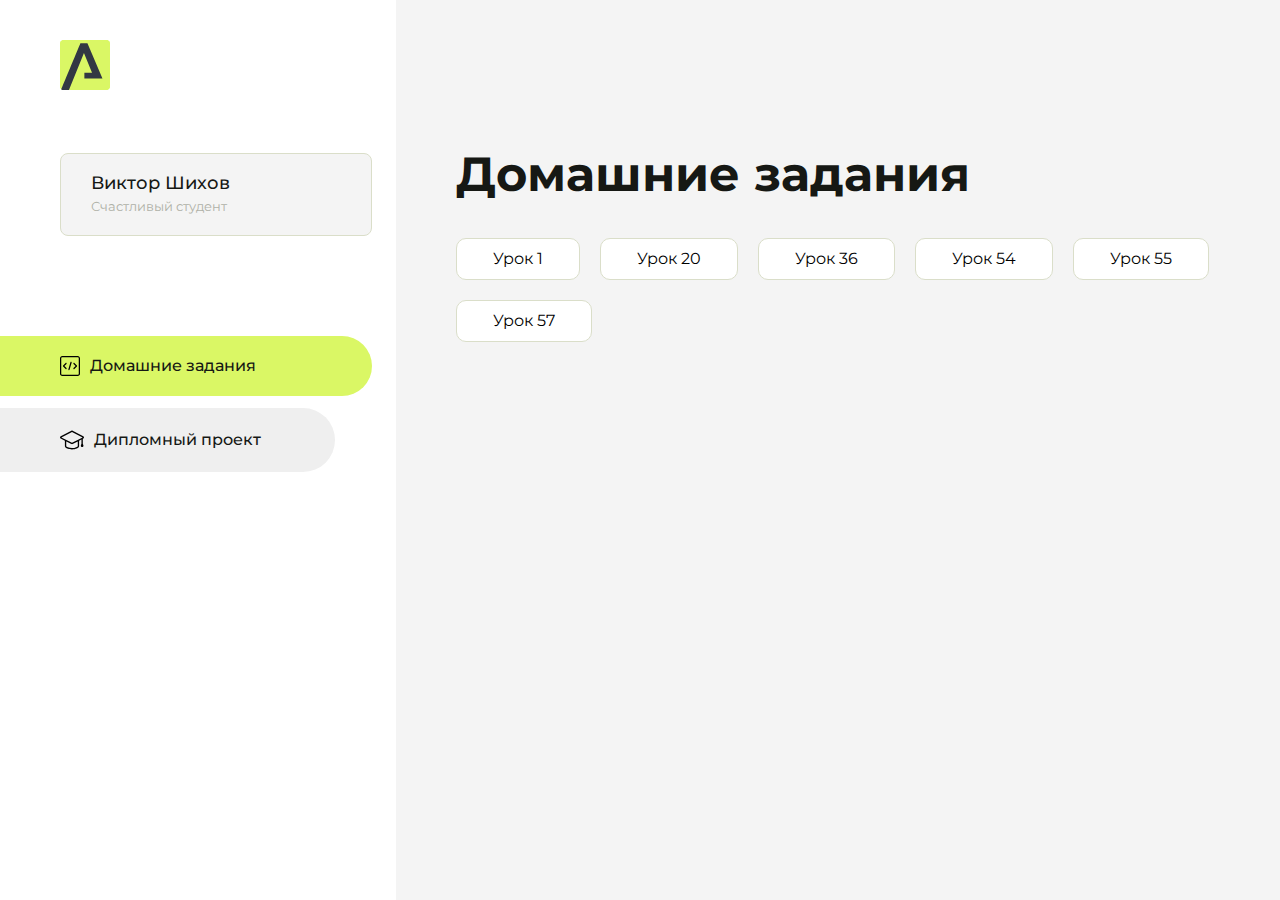
==== index.html @ e23297f4 "Update index.html" ====
<!DOCTYPE html>
<html lang="en">
<head>
    <meta charset="UTF-8">
    <meta name="viewport" content="width=device-width, initial-scale=1.0">
    <title>Домашняя работа</title>
    <link rel="shortcut icon" href="src/logo.ico" type="image/x-icon">
    <link rel="preconnect" href="https://fonts.googleapis.com">
    <link rel="preconnect" href="https://fonts.gstatic.com" crossorigin>
    <link href="https://fonts.googleapis.com/css2?family=Montserrat:wght@400;500;700&family=Rubik:wght@500&display=swap"
          rel="stylesheet">
    <link rel="stylesheet" href="src/style.css">
</head>
<body id="body">
<div class="overlay" id="overlay"></div>
<div class="layout">
    <div class="burger" id="burger">
        <svg viewBox="0 0 24 24" fill="none" xmlns="http://www.w3.org/2000/svg">
            <g id="SVGRepo_bgCarrier" stroke-width="0"></g>
            <g id="SVGRepo_tracerCarrier" stroke-linecap="round" stroke-linejoin="round"></g>
            <g id="SVGRepo_iconCarrier">
                <path d="M4 18L20 18" stroke="#DAF765" stroke-width="2" stroke-linecap="round"></path>
                <path d="M4 12L20 12" stroke="#DAF765" stroke-width="2" stroke-linecap="round"></path>
                <path d="M4 6L20 6" stroke="#DAF765" stroke-width="2" stroke-linecap="round"></path>
            </g>
        </svg>
    </div>
    <aside class="sidebar" id="sidebar">
        <div class="sidebar__inner">
            <div class="logo">
                <svg width="50" height="50" viewBox="0 0 50 50" fill="none" xmlns="http://www.w3.org/2000/svg">
                    <g clip-path="url(#clip0_513_74730)">
                        <path d="M46.17 -0.257004H3.83C1.57281 -0.257004 -0.257 1.57281 -0.257 3.83V46.17C-0.257 48.4272 1.57281 50.257 3.83 50.257H46.17C48.4272 50.257 50.257 48.4272 50.257 46.17V3.83C50.257 1.57281 48.4272 -0.257004 46.17 -0.257004Z"
                              fill="#DAF765"/>
                        <path d="M24.375 38.4H42.461L27.441 3.1585H20.4355C20.4355 3.1585 6.7895 35.881 1.1945 49.294C2.015 50.0275 3.0945 50.257 3.6945 50.257H8.8445L23.954 13.07L32.0465 32.8285H24.375V38.4Z"
                              fill="#323843"/>
                    </g>
                    <defs>
                        <clipPath id="clip0_513_74730">
                            <rect width="50" height="50" fill="white"/>
                        </clipPath>
                    </defs>
                </svg>
            </div>
            <div class="sidebar__user">
                <div class="sidebar__name">Виктор Шихов</div>
                <div class="sidebar__text">Счастливый студент</div>
            </div>
            <div class="sidebar__tabs">
                <div class="sidebar__item">
                    <button class="sidebar__button active" id="tasks">
                        <svg xmlns="http://www.w3.org/2000/svg" width="20" height="20" viewBox="0 0 20 20" fill="none">
                            <g clip-path="url(#clip0_704_74543)">
                                <path d="M17.7083 20H2.29167C1.0275 20 0 18.9725 0 17.7083V2.29167C0 1.0275 1.0275 0 2.29167 0H17.7083C18.9725 0 20 1.0275 20 2.29167V17.7083C20 18.9725 18.9725 20 17.7083 20ZM2.29167 1.25C1.7175 1.25 1.25 1.7175 1.25 2.29167V17.7083C1.25 18.2825 1.7175 18.75 2.29167 18.75H17.7083C18.2825 18.75 18.75 18.2825 18.75 17.7083V2.29167C18.75 1.7175 18.2825 1.25 17.7083 1.25H2.29167Z"
                                      fill="black"/>
                                <path d="M6.04167 13.125C5.88167 13.125 5.72167 13.0642 5.6 12.9417L3.1 10.4417C2.85583 10.1975 2.85583 9.80167 3.1 9.5575L5.6 7.0575C5.84417 6.81333 6.24 6.81333 6.48417 7.0575C6.72833 7.30167 6.72833 7.6975 6.48417 7.94167L4.42583 10L6.48417 12.0583C6.72833 12.3025 6.72833 12.6983 6.48417 12.9425C6.36167 13.0642 6.20167 13.125 6.04167 13.125Z"
                                      fill="black"/>
                                <path d="M8.95833 14.1667C8.9 14.1667 8.84 14.1583 8.78167 14.1417C8.45083 14.0442 8.26083 13.6967 8.35833 13.3658L10.4417 6.28251C10.5392 5.95084 10.8892 5.76417 11.2175 5.85917C11.5483 5.95667 11.7383 6.30417 11.6408 6.63501L9.5575 13.7183C9.47833 13.9908 9.22833 14.1667 8.95833 14.1667Z"
                                      fill="black"/>
                                <path d="M13.9583 13.125C13.7983 13.125 13.6383 13.0642 13.5167 12.9417C13.2725 12.6975 13.2725 12.3017 13.5167 12.0575L15.575 9.99916L13.5167 7.94083C13.2725 7.69666 13.2725 7.30083 13.5167 7.05666C13.7608 6.81249 14.1567 6.81249 14.4008 7.05666L16.9008 9.55666C17.145 9.80083 17.145 10.1967 16.9008 10.4408L14.4008 12.9408C14.2783 13.0642 14.1183 13.125 13.9583 13.125Z"
                                      fill="black"/>
                            </g>
                            <defs>
                                <clipPath id="clip0_704_74543">
                                    <rect width="20" height="20" fill="white"/>
                                </clipPath>
                            </defs>
                        </svg>
                        <span>Домашние задания</span></button>
                </div>
                <div class="sidebar__item">
                    <button class="sidebar__button" id="diplom">
                        <svg xmlns="http://www.w3.org/2000/svg" width="24" height="24" viewBox="0 0 24 24" fill="none">
                            <g clip-path="url(#clip0_704_74553)">
                                <path d="M23.2628 10.5971C23.7176 10.365 24 9.90375 24 9.39337C24 8.883 23.7176 8.42175 23.2628 8.18962L12.6135 2.75362C12.2291 2.55824 11.7705 2.55787 11.3854 2.75399L0.736875 8.19C0.282375 8.42175 0 8.883 0 9.39337C0 9.90375 0.282375 10.365 0.736875 10.5971L4.89038 12.7177V18.2074C4.89038 19.8154 8.412 21.393 12 21.393C15.5884 21.393 19.1096 19.815 19.1096 18.2074V12.7174L21.4609 11.517V15.8017L20.901 17.2305C20.7409 17.6389 20.7934 18.0994 21.0405 18.4616C21.2876 18.8246 21.6979 19.041 22.1366 19.041C22.5754 19.041 22.9852 18.8246 23.2324 18.462C23.4795 18.099 23.532 17.6385 23.3719 17.2301L22.8124 15.8021V10.827L23.2628 10.5971ZM17.7623 18.1721C17.6198 18.6375 15.3491 20.0419 12 20.0419C8.65088 20.0419 6.38025 18.6375 6.2415 18.2074V12.3037L6.23887 12.3019C6.23812 12.057 6.1065 11.8207 5.87325 11.7019L1.3515 9.39337L12 3.95737L22.6489 9.39337L12 14.8294L5.87325 11.7019C5.54063 11.5331 4.6695 11.6674 4.5 12C4.33012 12.3322 4.55813 12.5479 4.89038 12.7177L11.3857 16.0331C11.5781 16.1314 11.7889 16.1805 12 16.1805C12.2107 16.1805 12.4222 16.1314 12.6146 16.0331L17.7593 13.407L17.7623 18.1721Z"
                                      fill="black"/>
                            </g>
                            <defs>
                                <clipPath id="clip0_704_74553">
                                    <rect width="24" height="24" fill="white"/>
                                </clipPath>
                            </defs>
                        </svg>
                        <span>Дипломный проект</span></button>
                </div>
            </div>
        </div>

    </aside>
    <div class="content">
        <div class="container">
            <div class="content__block" id="tasksBlock">
                <div class="content__title">Домашние задания</div>
                <ul class="content__list">
                    <li class="content__list-item">
                        <a href="lesson1/index.html">Урок 1</a>
                    </li>
                    <li class="content__list-item">
                        <a href="html-21/index.html">Урок 20</a>
                    </li>
                    <li class="content__list-item">
                        <a href="css-36/index.html">Урок 36</a>
                    </li>
                    <li class="content__list-item">
                        <a href="54-homework/index.html">Урок 54</a>
                    </li>
                     <li class="content__list-item">
                        <a href="55-homework/index.html">Урок 55</a>
                    </li>
                    <li class="content__list-item">
                        <a href="57-homework/index.html">Урок 57</a>
                    </li>
                </ul>
            </div>
            <div class="content__block hidden" id="diplomBlock">
                <div class="content__title">Дипломный проект</div>
                <div class="content__list-diplom">
                    <a href="ПАПКА-С-НОМЕРОМ-УРОКА">Ссылка на ДЗ</a>
                </div>
                <div class="content__decor">
                    <div class="content__decor-text">Давай проверим, чему ты научился!</div>
                    <div class="content__decor-img">
                        <img src="src/decor.png" alt="decor">
                    </div>
                </div>
            </div>
        </div>
    </div>
</div>
<script src="src/index.js"></script>
</body>
</html>
---- src/style.css ----
*{padding: 0;margin: 0;border: 0;}
*,*:before,*:after{-webkit-box-sizing: border-box;box-sizing: border-box;}
:focus,:active{outline: none;}
a:focus,a:active{outline: none;}
nav,footer,header,aside{display: block;}
html,body{
    height:100%;width:100%;
    font-size:100%;line-height:1;-ms-text-size-adjust:100%;-moz-text-size-adjust:100%;-webkit-text-size-adjust:100%;}
input,button,textarea{font-family:inherit;}
input::-ms-clear{display: none;}
button{cursor: pointer;}
button::-moz-focus-inner{padding:0;border:0;}
a,a:visited{text-decoration: none;}
a:hover{text-decoration: none;}
ul li{list-style: none;}
img{vertical-align: top;}
h1,h2,h3,h4,h5,h6{font-size:inherit;font-weight: inherit;}
a{color:inherit;}



body {
    font-family: "Montserrat",SansSerif;
    color: black;
}

body.overflow {
    overflow: hidden;
}



.layout {
    display: -webkit-box;
    display: -ms-flexbox;
    display: flex;
    min-height: 100vh;
}

.sidebar {
    padding: 40px 24px 40px 0;
    -ms-flex-negative: 0;
    flex-shrink: 0;
    background-color: white;
}



.content {
    -webkit-box-flex: 1;
    -ms-flex-positive: 1;
    flex-grow: 1;
    background-color: #F4F4F4;
}

.container {
    display: -webkit-box;
    display: -ms-flexbox;
    display: flex;
    -webkit-box-orient: vertical;
    -webkit-box-direction: normal;
    -ms-flex-direction: column;
    flex-direction: column;
    -webkit-box-pack: center;
    -ms-flex-pack: center;
    justify-content: center;
    -webkit-box-align: center;
    -ms-flex-align: center;
    align-items: center;
    padding: 150px 60px 80px 60px;
}


.logo {
    margin-left: 60px;
    margin-bottom: 60px;
}

.sidebar__user {
    background-color: #F4F4F4;
    padding: 20px 30px;
    margin-left: 60px;
    margin-bottom: 100px;
    border-radius: 8px;
    border: 1px solid #DADEC9;
}

.sidebar__name {
    color:#161814;
    font-size: 18px;
    font-weight: 500;
    margin-bottom: 6px;
}

.sidebar__text {
    color: #AFB1A7;
    font-size: 13px;
    font-weight: 400;
    line-height: 130%; /* 16.9px */
}

.sidebar__item {
    width: 372px;
}

.sidebar__button {
    display: -webkit-box;
    display: -ms-flexbox;
    display: flex;
    -webkit-box-align: center;
    -ms-flex-align: center;
    align-items: center;
    gap: 10px;
    padding: 20px 60px;
    margin-bottom: 12px;
    border-radius: 0px 100px 100px 0px;
    -webkit-transition: all .5s;
    -o-transition: all .5s;
    transition: all .5s;
    cursor: pointer;
    width: 90%;
    color:#161814;
    font-size: 16px;
    font-weight: 500;
}

.sidebar__button.active , .sidebar__button:hover {
    width: 100%;
    background-color: #DAF765;
}


.content__title {
    color: #161814;
    font-size: 48px;
    font-weight: 700;
    margin-bottom: 40px;
}

.content__list {
    display: -webkit-box;
    display: -ms-flexbox;
    display: flex;
    -webkit-box-align: center;
    -ms-flex-align: center;
    align-items: center;
    -ms-flex-wrap: wrap;
    flex-wrap: wrap;
    gap: 20px;
}



.content__list-item  {
    cursor: pointer;
    padding: 12px 18px;
    background-color: #fff;
    border-radius: 10px;
    border: 1px solid #DADEC9;
    -webkit-transition: all .3s;
    -o-transition: all .3s;
    transition: all .3s;
}

.content__list-item:hover,.content__list-diplom:hover {
    background-color: #AFB1A7;
}

li a {
    padding: 12px 18px;

}


.content__list-diplom {
    -webkit-transition: all .3s;
    -o-transition: all .3s;
    transition: all .3s;
    display: inline-block;
    padding: 12px 18px;
    background-color: #fff;
    border-radius: 10px;
    border: 1px solid #DADEC9;
}

.content__decor {
    display: -webkit-box;
    display: -ms-flexbox;
    display: flex;
    -webkit-box-align: center;
    -ms-flex-align: center;
    align-items: center;
}

.content__decor-text {
    color:#BEDD44;
    font-size: 36px;
    font-weight: 700;
    line-height: 110%; /* 39.6px */
}

.content__block {
    max-width: 1200px;
}

.content__block.hidden {
    display: none;
}

.content__decor-img img{
    width: 100%;
}

.burger {
    display: none;
    padding: 5px;
    position: fixed;
    top: 3%;
    right: 7%;
    width: 40px;
    height: 40px;
    background-color: #161814;
    border-radius: 50%;
    z-index: 10;
    border: 1px solid #DAF765;
}

@media (max-width: 768px) {
    .burger {
        display: block;
    }

    .sidebar {
        -webkit-transition: all .3s;
        -o-transition: all .3s;
        transition: all .3s;
        -webkit-transform: translateX(-100%);
        -ms-transform: translateX(-100%);
        transform: translateX(-100%);
        position: fixed;
        top: 0;
        left: 0;
        bottom: 0;
        z-index: 5;
    }

    .sidebar.show {
        -webkit-transform: translateX(0%);
        -ms-transform: translateX(0%);
        transform: translateX(0%);
    }

    .overlay {
        opacity: 0;
        pointer-events: none;
        -webkit-transition: all .3s;
        -o-transition: all .3s;
        transition: all .3s;
        position: absolute;
        top: 0;
        right: 0;
        left: 0;
        bottom: 0;
        z-index: 3;
        background-color: #000000e0;
    }

    .overlay.show {
        opacity: 1;
        pointer-events: all;
    }

    .container {
        padding: 40px 20px;
        min-height: 100%;
    }

    .content__decor {
        margin-top: 20px;
        -webkit-box-orient: vertical;
        -webkit-box-direction: normal;
        -ms-flex-direction: column;
        flex-direction: column;
    }
}

@media (max-width: 400px) {
    .sidebar__user {
        margin-left: 0;
    }
}
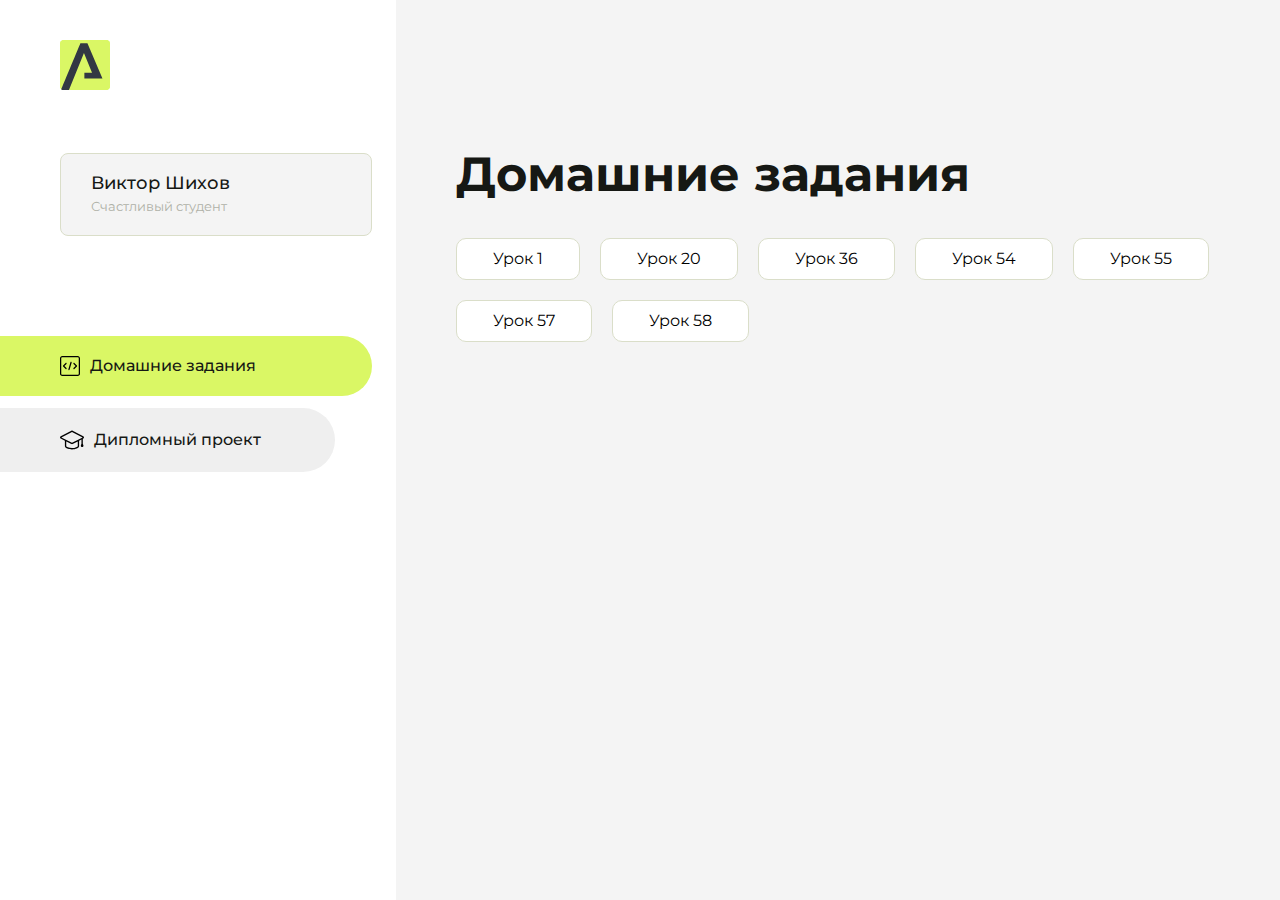
==== commit 7045194b: "Update index.html" ====
--- a/index.html
+++ b/index.html
@@ -110,6 +110,9 @@
                     <li class="content__list-item">
                         <a href="57-homework/index.html">Урок 57</a>
                     </li>
+                    <li class="content__list-item">
+                        <a href="58-homework/index.html">Урок 58</a>
+                    </li>
                 </ul>
             </div>
             <div class="content__block hidden" id="diplomBlock">
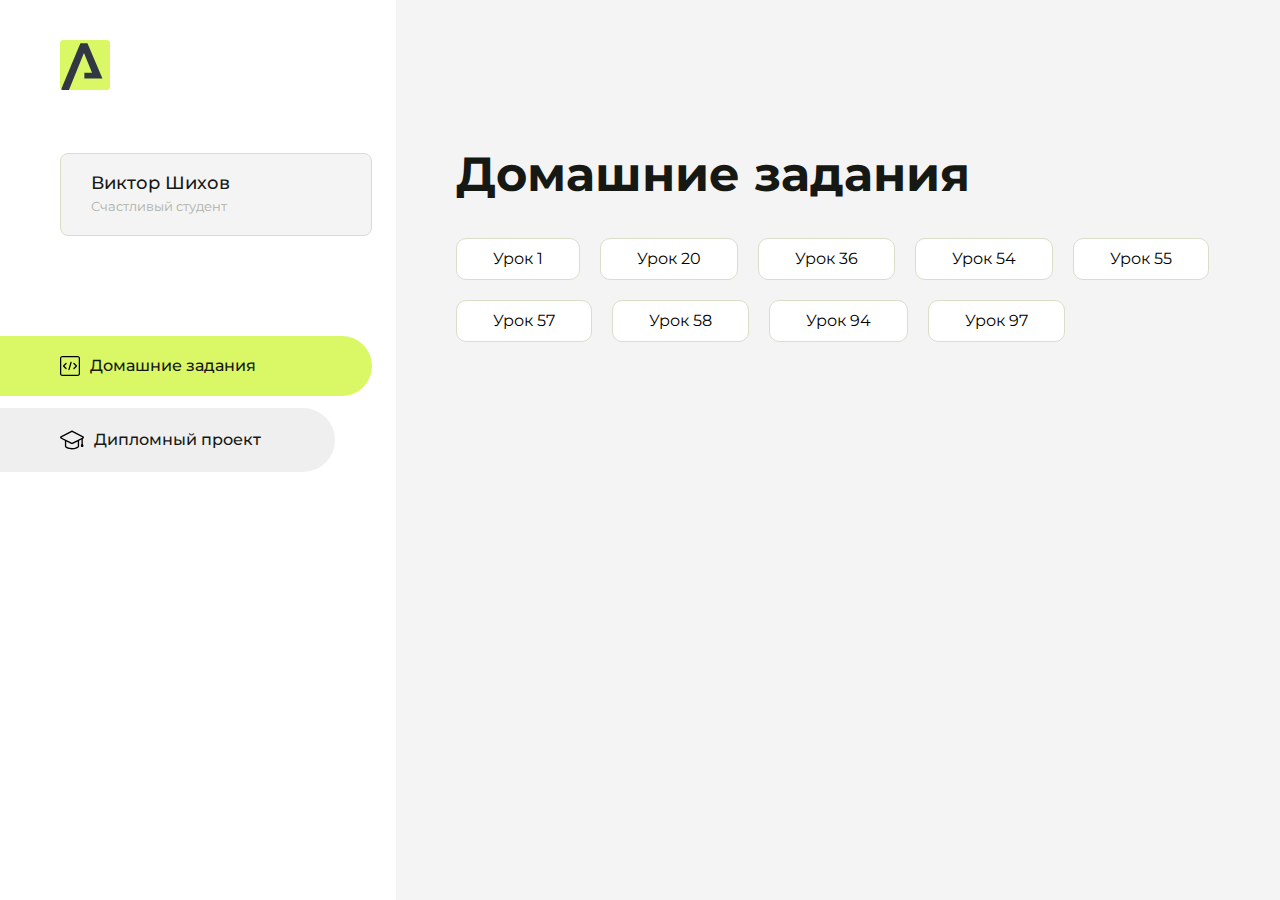
==== commit ccad0450: "Update index.html" ====
--- a/index.html
+++ b/index.html
@@ -113,6 +113,12 @@
                     <li class="content__list-item">
                         <a href="58-homework/index.html">Урок 58</a>
                     </li>
+                     <li class="content__list-item">
+                        <a href="94-js/index.html">Урок 94</a>
+                    </li>
+                     <li class="content__list-item">
+                        <a href="97-js/index.html">Урок 97</a>
+                    </li>
                 </ul>
             </div>
             <div class="content__block hidden" id="diplomBlock">
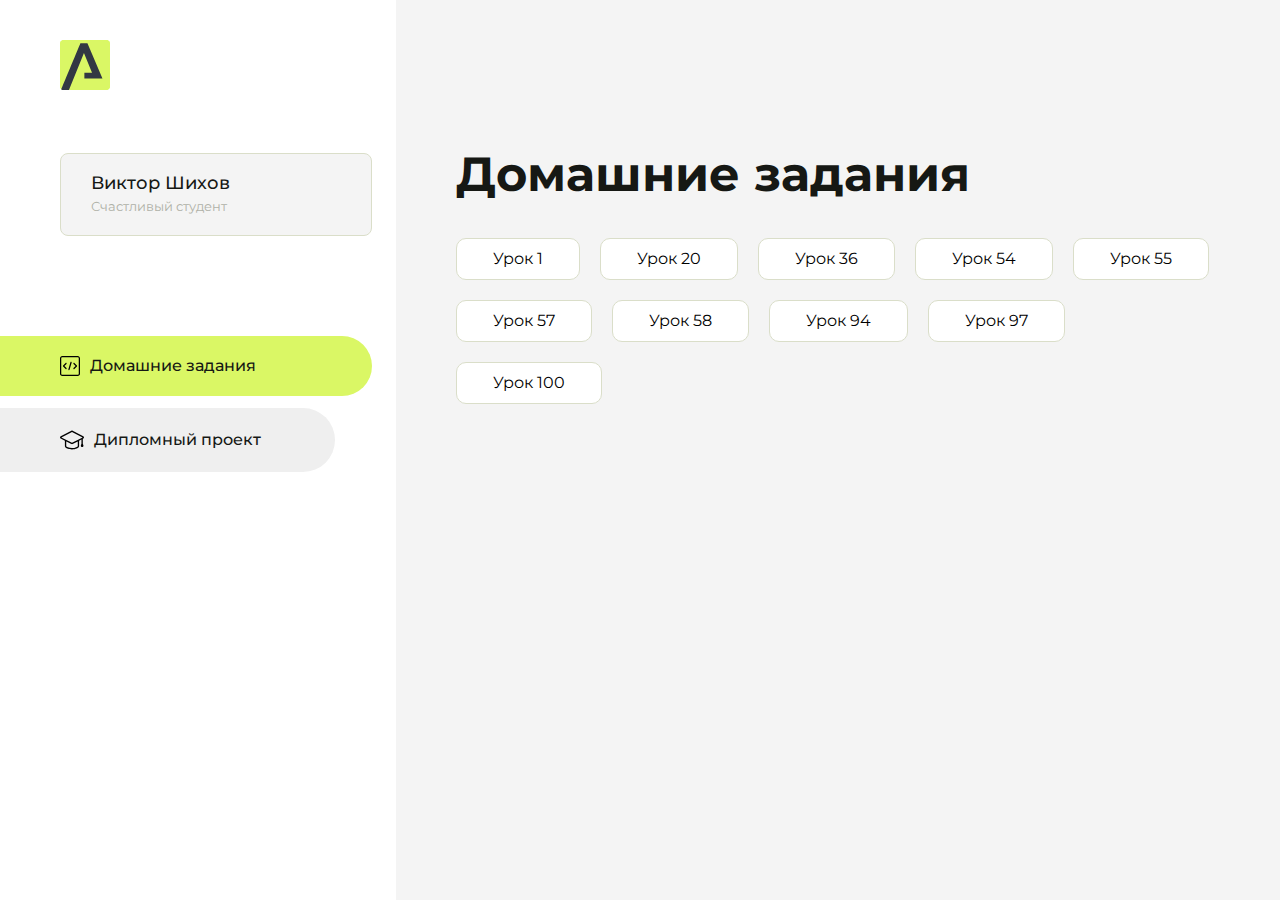
==== commit fb1f073b: "Update index.html" ====
--- a/index.html
+++ b/index.html
@@ -119,6 +119,9 @@
                      <li class="content__list-item">
                         <a href="97-js/index.html">Урок 97</a>
                     </li>
+                    <li class="content__list-item">
+                        <a href="100-js/index.html">Урок 100</a>
+                    </li>
                 </ul>
             </div>
             <div class="content__block hidden" id="diplomBlock">
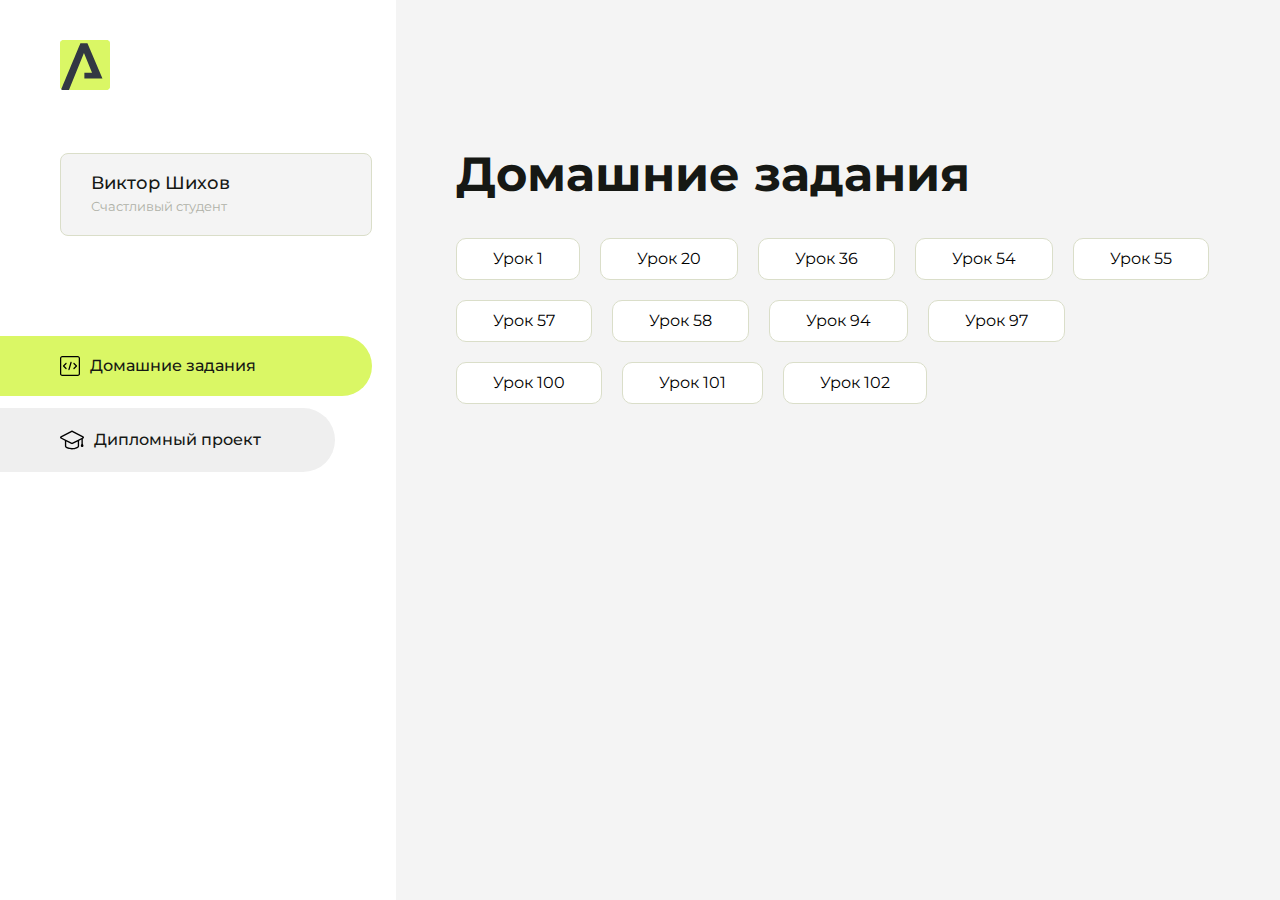
==== commit f3ab8bfb: "Update index.html" ====
--- a/index.html
+++ b/index.html
@@ -122,6 +122,12 @@
                     <li class="content__list-item">
                         <a href="100-js/index.html">Урок 100</a>
                     </li>
+                    <li class="content__list-item">
+                        <a href="101-js/index.html">Урок 101</a>
+                    </li>
+                    <li class="content__list-item">
+                        <a href="102-js/index.html">Урок 102</a>
+                    </li>
                 </ul>
             </div>
             <div class="content__block hidden" id="diplomBlock">
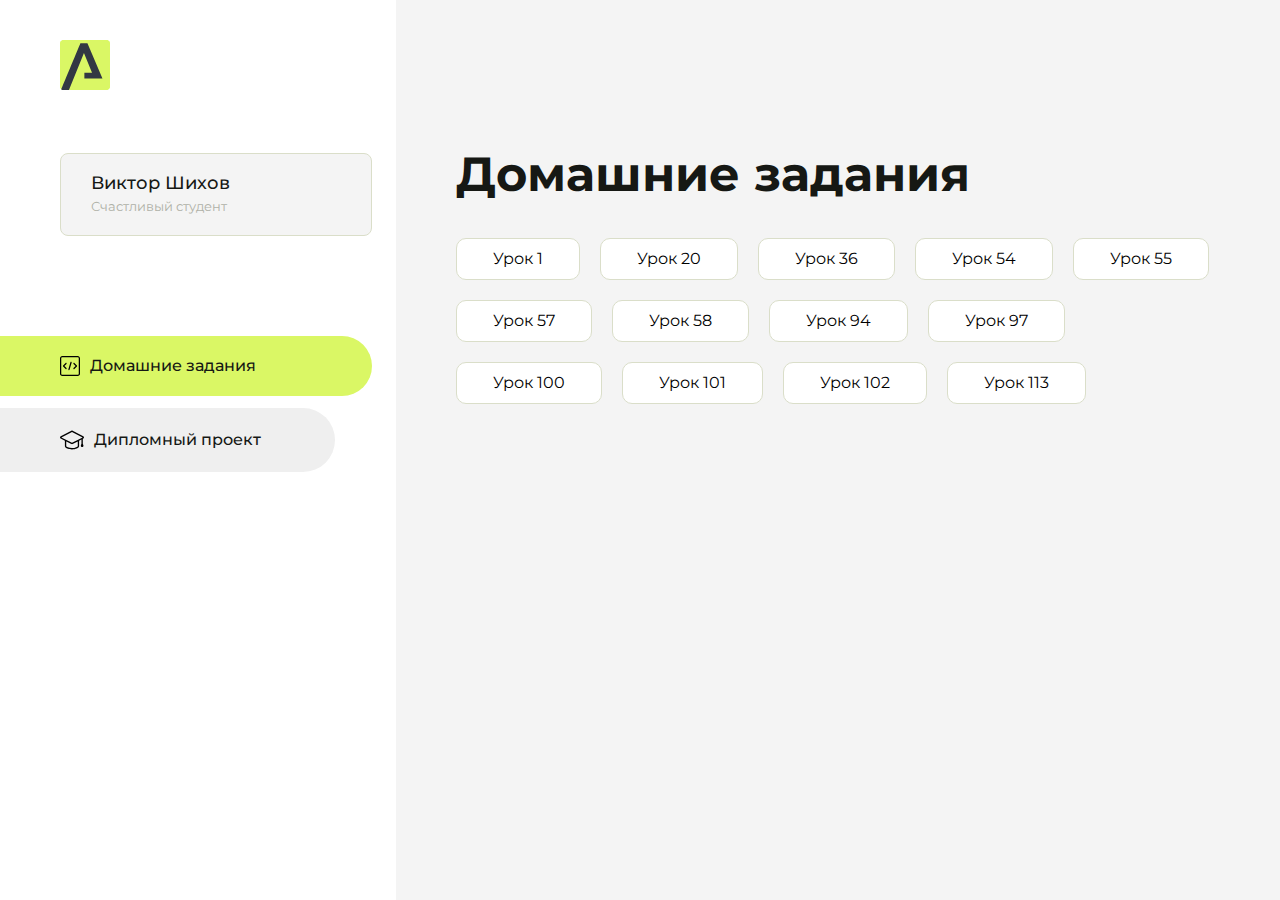
==== commit 500ac970: "Update index.html" ====
--- a/index.html
+++ b/index.html
@@ -128,6 +128,9 @@
                     <li class="content__list-item">
                         <a href="102-js/index.html">Урок 102</a>
                     </li>
+                    <li class="content__list-item">
+                        <a href="113-js/index.html">Урок 113</a>
+                    </li>
                 </ul>
             </div>
             <div class="content__block hidden" id="diplomBlock">
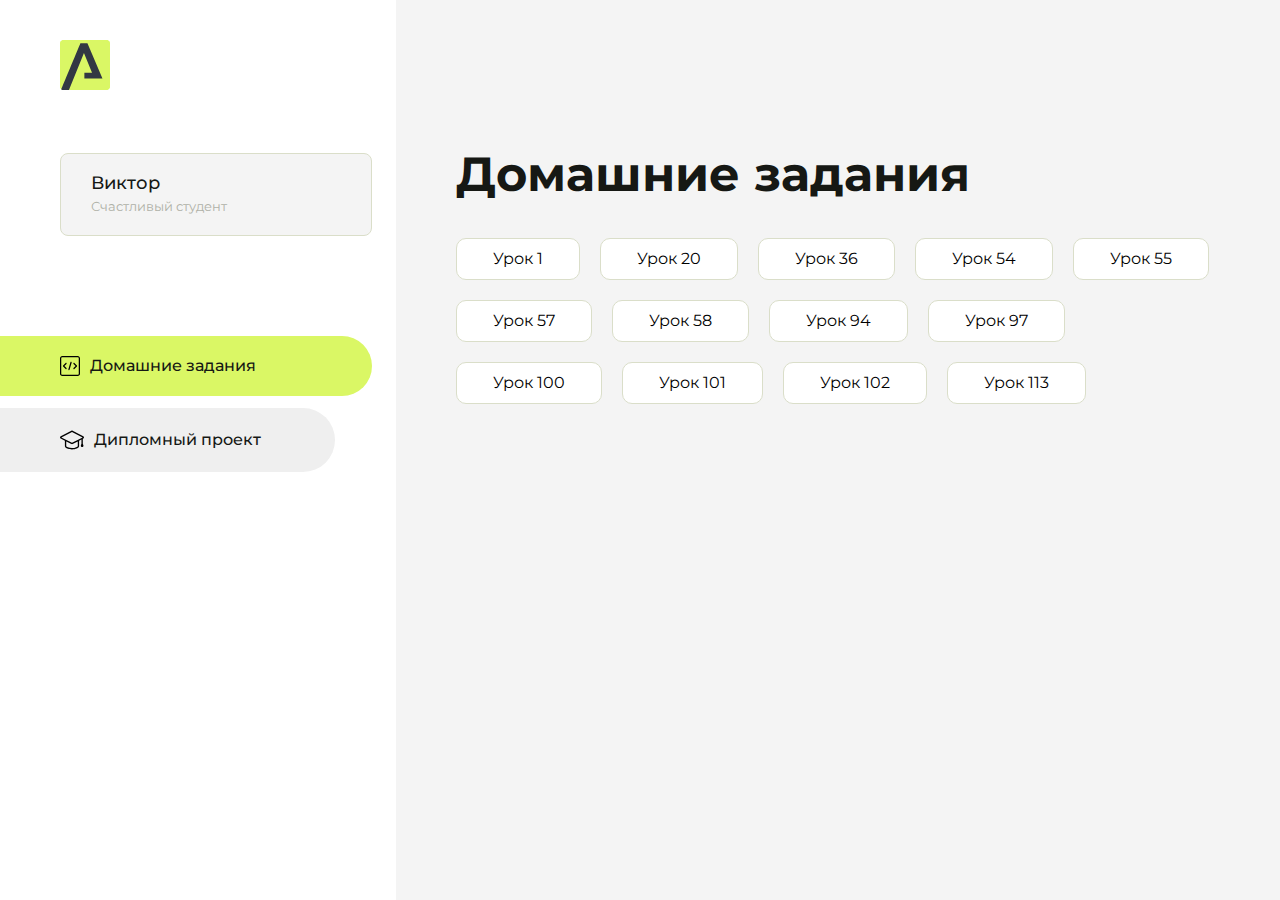
==== commit 1e17cb16: "Update index.html" ====
--- a/index.html
+++ b/index.html
@@ -43,7 +43,7 @@
                 </svg>
             </div>
             <div class="sidebar__user">
-                <div class="sidebar__name">Виктор Шихов</div>
+                <div class="sidebar__name">Виктор</div>
                 <div class="sidebar__text">Счастливый студент</div>
             </div>
             <div class="sidebar__tabs">
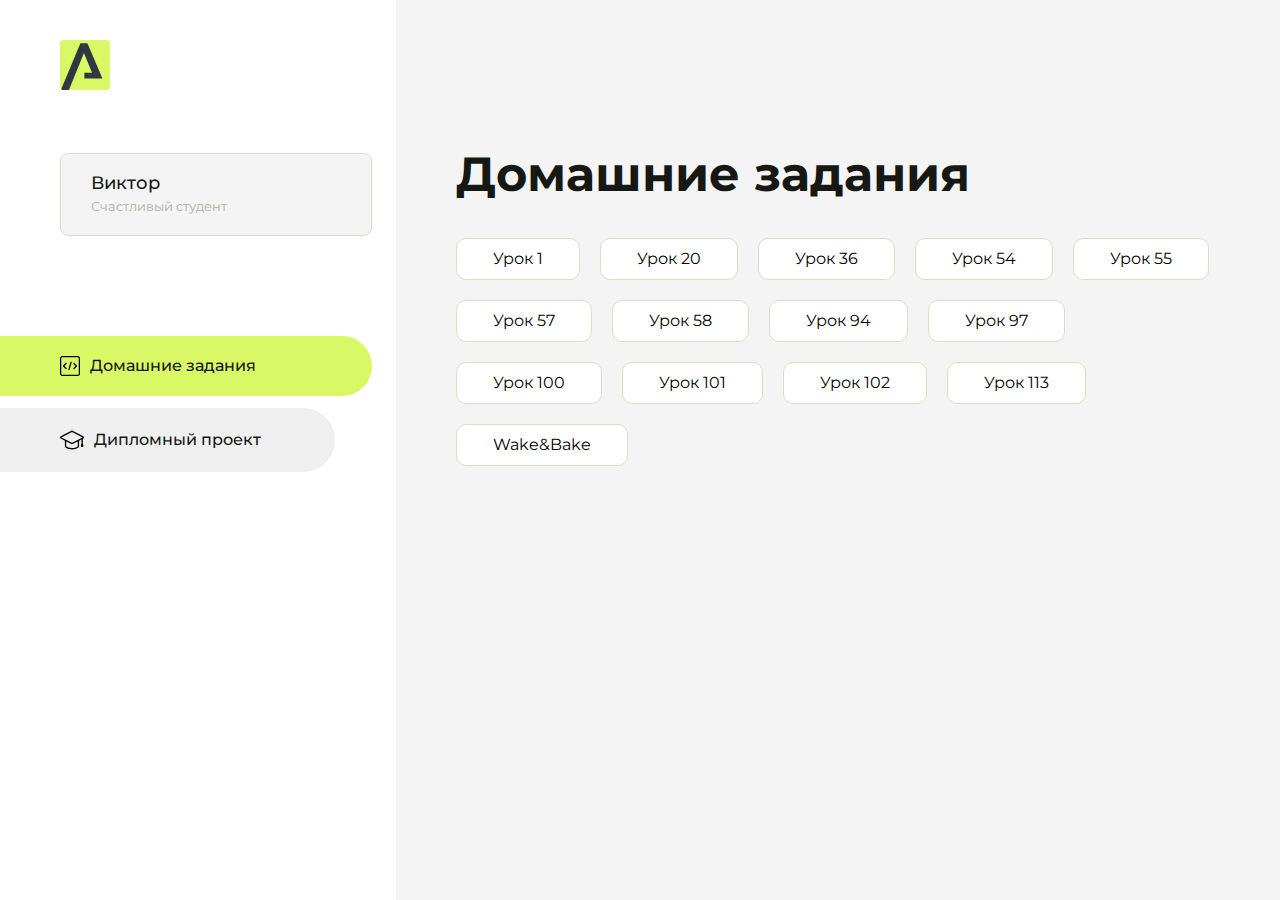
==== commit baccd2ab: "Update index.html" ====
--- a/index.html
+++ b/index.html
@@ -131,6 +131,9 @@
                     <li class="content__list-item">
                         <a href="113-js/index.html">Урок 113</a>
                     </li>
+                    <li class="content__list-item">
+                        <a href="wake-bake/index.html">Wake&Bake</a>
+                    </li>
                 </ul>
             </div>
             <div class="content__block hidden" id="diplomBlock">
